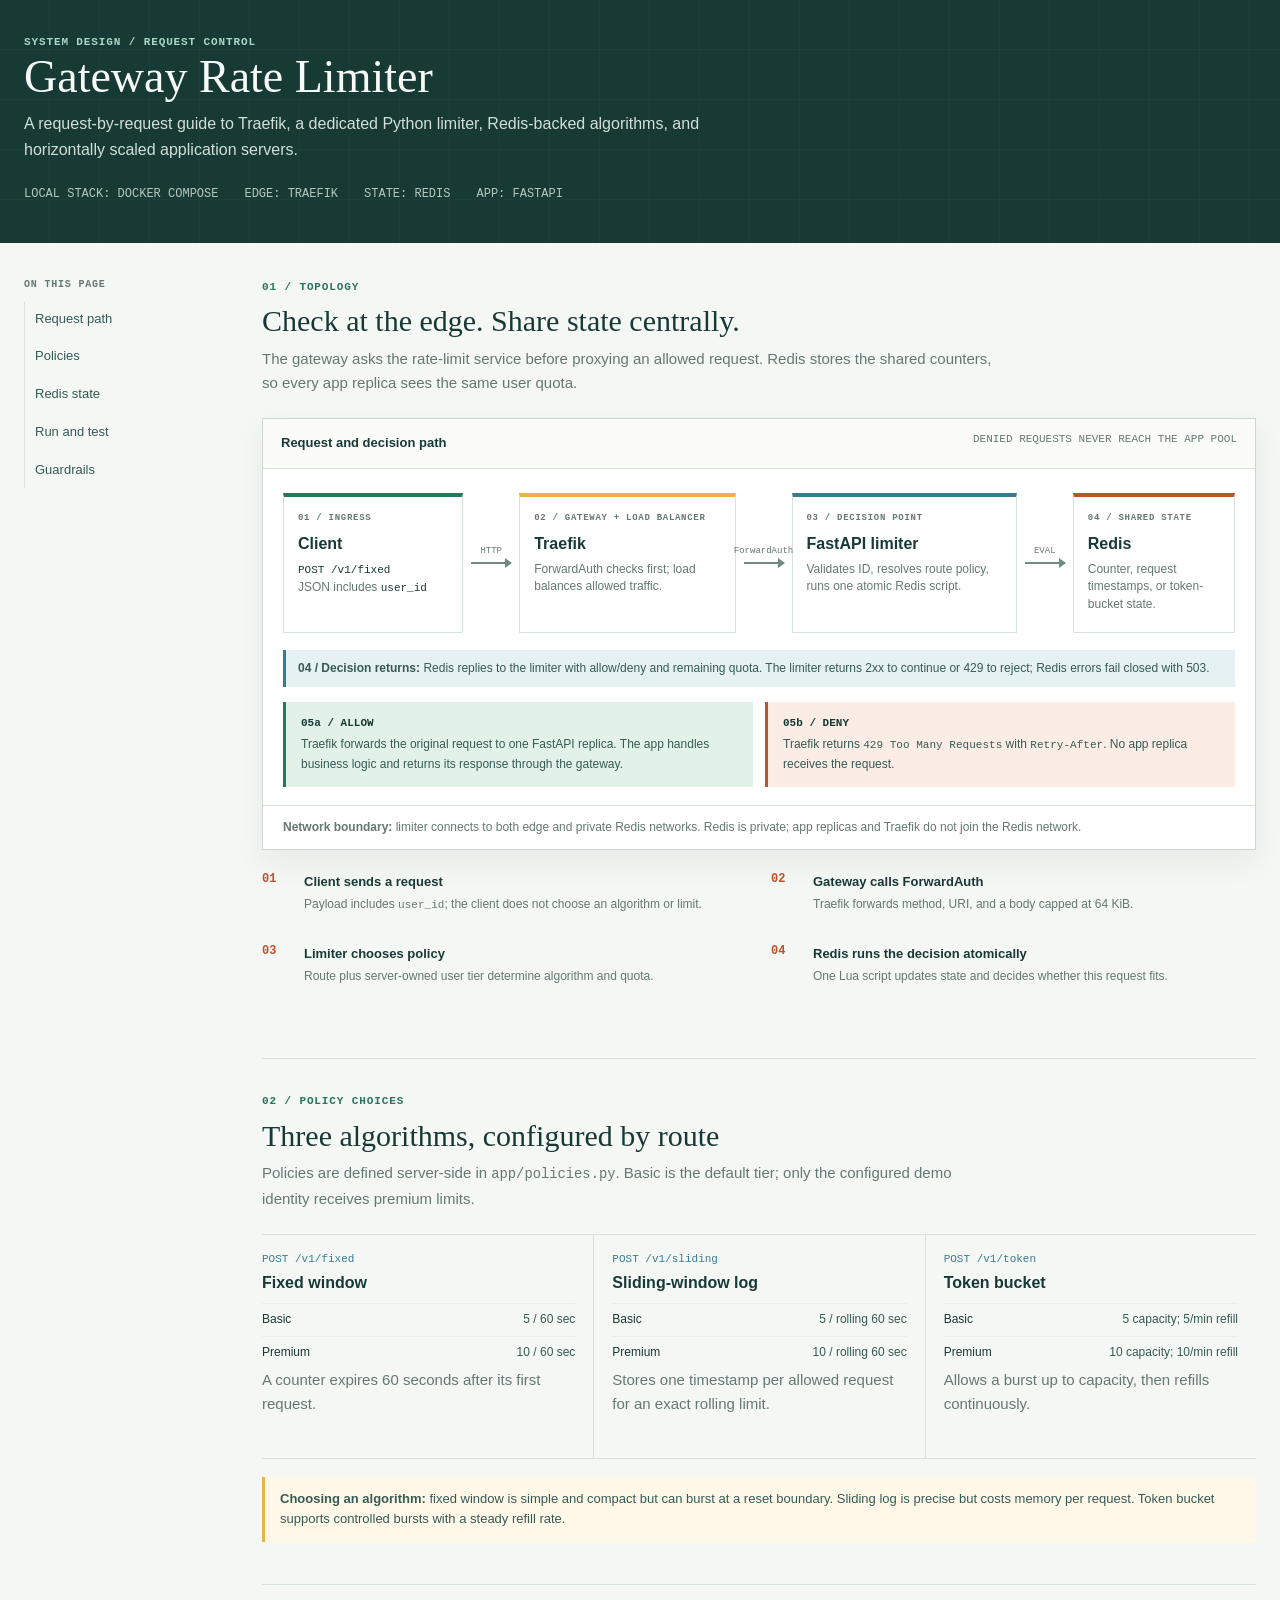
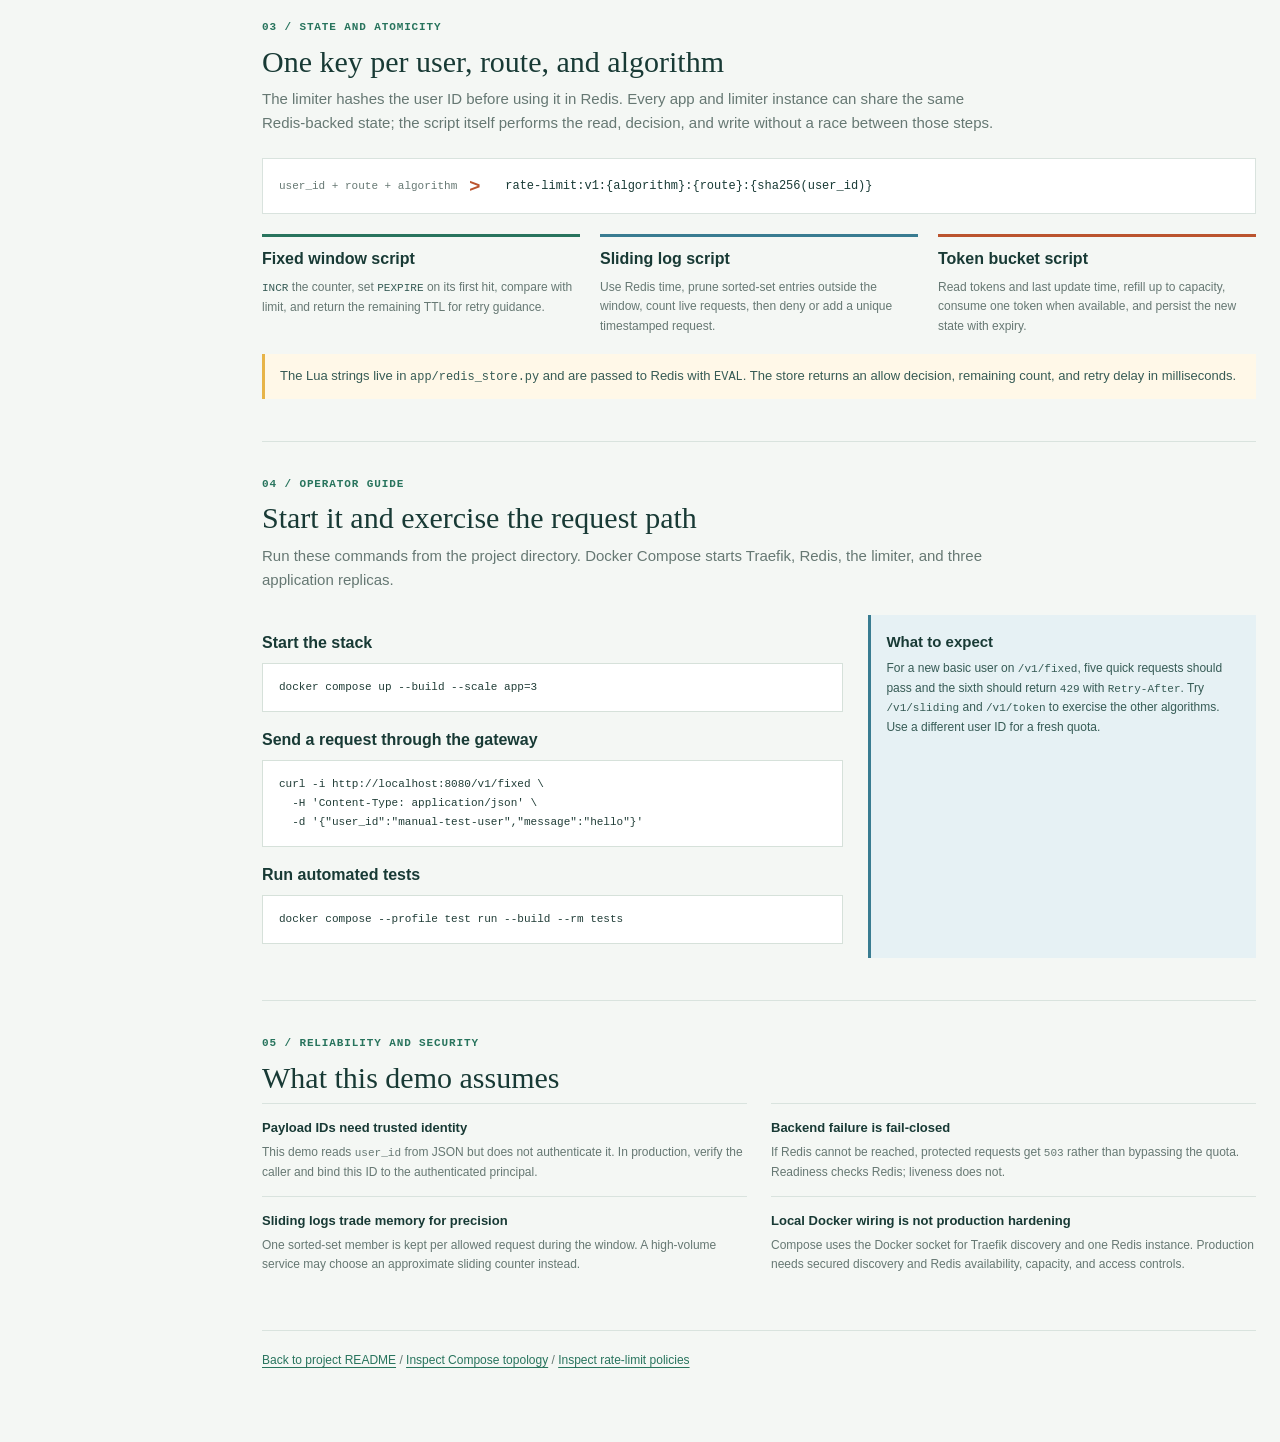
==== rate-limit/architecture.html @ b8e04569 "Add Redis-backed rate limiter demo" ====
<!doctype html>
<html lang="en">
<head>
  <meta charset="utf-8">
  <meta name="viewport" content="width=device-width, initial-scale=1">
  <meta name="description" content="Architecture and operating guide for a Redis-backed API rate limiter behind Traefik.">
  <title>Gateway Rate Limiter | Architecture Guide</title>
  <style>
    :root {
      color-scheme: light;
      --ink: #183a35;
      --ink-soft: #365b55;
      --muted: #667873;
      --paper: #f4f7f4;
      --white: #fff;
      --line: #d9e3de;
      --green: #28745d;
      --green-pale: #e3f2e9;
      --blue: #397c91;
      --blue-pale: #e6f1f4;
      --orange: #bb542e;
      --orange-pale: #fbede5;
      --yellow: #e7b448;
      --mono: "SFMono-Regular", Consolas, "Liberation Mono", monospace;
      --sans: "Avenir Next", Avenir, "Segoe UI", sans-serif;
      --serif: Iowan Old Style, "Palatino Linotype", "Book Antiqua", Georgia, serif;
    }

    * { box-sizing: border-box; }
    html { scroll-behavior: smooth; }
    body {
      margin: 0;
      background-color: var(--paper);
      background-image: radial-gradient(#bdcec5 0.7px, transparent 0.7px);
      background-size: 18px 18px;
      color: var(--ink);
      font-family: var(--sans);
      font-size: 15px;
      line-height: 1.6;
    }
    a { color: var(--green); text-underline-offset: 3px; }
    a:hover { color: var(--orange); }
    code, pre, .mono { font-family: var(--mono); }
    code { font-size: 0.92em; }

    .masthead {
      position: relative;
      overflow: hidden;
      background-color: var(--ink);
      background-image: linear-gradient(90deg, transparent 49px, #ffffff0b 50px),
        linear-gradient(transparent 49px, #ffffff0b 50px);
      background-size: 50px 50px;
      color: #f7faf7;
    }
    .masthead-inner, .page { width: min(1240px, calc(100% - 48px)); margin-inline: auto; }
    .masthead-inner { padding: 34px 0 38px; }
    .eyebrow, .section-kicker, .node-label {
      font-family: var(--mono);
      font-size: 11px;
      font-weight: 700;
      letter-spacing: 0.08em;
      text-transform: uppercase;
    }
    .eyebrow { color: #a9d8c4; }
    h1, h2, h3, p { margin-top: 0; }
    h1 {
      max-width: 760px;
      margin-bottom: 10px;
      font-family: var(--serif);
      font-size: 46px;
      font-weight: 500;
      line-height: 1.08;
    }
    .masthead p { max-width: 680px; margin-bottom: 0; color: #d2dfd9; font-size: 16px; }
    .masthead-meta { display: flex; flex-wrap: wrap; gap: 10px 26px; margin-top: 23px; color: #b4c7bf; font-family: var(--mono); font-size: 12px; }

    .page { display: grid; grid-template-columns: 190px minmax(0, 1fr); gap: 48px; padding: 36px 0 72px; }
    .rail { align-self: start; position: sticky; top: 22px; }
    .rail-title { margin-bottom: 12px; color: var(--muted); font: 700 10px var(--mono); letter-spacing: 0.08em; text-transform: uppercase; }
    .rail nav { display: grid; gap: 3px; border-left: 1px solid var(--line); }
    .rail a { padding: 7px 10px; color: var(--ink-soft); font-size: 13px; text-decoration: none; }
    .rail a:hover { border-left: 2px solid var(--orange); color: var(--orange); }
    main { min-width: 0; }
    section { scroll-margin-top: 24px; padding: 0 0 42px; }
    section + section { border-top: 1px solid var(--line); padding-top: 34px; }
    .section-kicker { margin-bottom: 8px; color: var(--green); }
    h2 { margin-bottom: 8px; font-family: var(--serif); font-size: 30px; font-weight: 500; line-height: 1.15; }
    h3 { margin-bottom: 8px; font-size: 16px; line-height: 1.3; }
    .section-intro { max-width: 740px; margin-bottom: 23px; color: var(--muted); }

    .diagram-shell { overflow: hidden; border: 1px solid #cbd8d1; background: var(--white); box-shadow: 0 12px 28px #193b3510; }
    .diagram-heading { display: flex; flex-wrap: wrap; justify-content: space-between; gap: 8px 20px; padding: 14px 18px; border-bottom: 1px solid var(--line); background: #fbfcfa; }
    .diagram-heading strong { font-size: 13px; }
    .diagram-heading span { color: var(--muted); font: 11px var(--mono); }
    .topology { display: grid; grid-template-columns: minmax(110px, 1fr) 40px minmax(150px, 1.2fr) 40px minmax(160px, 1.25fr) 40px minmax(110px, 0.9fr); align-items: center; gap: 8px; padding: 24px 20px 15px; }
    .node { min-height: 140px; padding: 14px; border: 1px solid var(--line); border-top: 4px solid var(--green); background: var(--white); }
    .node.gateway { border-top-color: var(--yellow); }
    .node.limiter { border-top-color: var(--blue); }
    .node.redis { border-top-color: var(--orange); }
    .node-label { display: block; margin-bottom: 9px; color: var(--muted); font-size: 9px; }
    .node h3 { margin-bottom: 6px; }
    .node p { margin-bottom: 0; color: var(--muted); font-size: 12px; line-height: 1.45; }
    .node code { color: var(--ink); font-size: 11px; overflow-wrap: anywhere; }
    .connector { position: relative; height: 2px; background: #6e8c82; }
    .connector::after { position: absolute; top: -4px; right: -1px; width: 0; height: 0; border-top: 5px solid transparent; border-bottom: 5px solid transparent; border-left: 7px solid #6e8c82; content: ""; }
    .connector span { position: absolute; bottom: 8px; left: 50%; width: 76px; color: var(--muted); font: 9px var(--mono); text-align: center; transform: translateX(-50%); }
    .decision-return { margin: 2px 20px 15px; padding: 9px 12px; border-left: 3px solid var(--blue); background: var(--blue-pale); color: var(--ink-soft); font-size: 12px; }
    .branches { display: grid; grid-template-columns: 1fr 1fr; gap: 12px; padding: 0 20px 18px; }
    .branch { padding: 13px 15px; border-left: 3px solid var(--green); background: var(--green-pale); }
    .branch.deny { border-color: var(--orange); background: var(--orange-pale); }
    .branch strong { display: block; margin-bottom: 3px; font-family: var(--mono); font-size: 11px; }
    .branch p { margin-bottom: 0; color: var(--ink-soft); font-size: 12px; }
    .network-note { padding: 12px 20px; border-top: 1px solid var(--line); color: var(--muted); font-size: 12px; }
    .steps { display: grid; grid-template-columns: repeat(2, minmax(0, 1fr)); gap: 0 24px; margin: 22px 0 0; padding: 0; list-style: none; counter-reset: request-step; }
    .steps li { position: relative; min-height: 72px; padding: 0 0 17px 42px; counter-increment: request-step; }
    .steps li::before { position: absolute; top: 0; left: 0; color: var(--orange); content: "0" counter(request-step); font: 700 12px var(--mono); }
    .steps strong { display: block; margin-bottom: 2px; font-size: 13px; }
    .steps span { display: block; color: var(--muted); font-size: 12px; }

    .policy-grid { display: grid; grid-template-columns: repeat(3, minmax(0, 1fr)); border-block: 1px solid var(--line); }
    .policy { padding: 18px 18px 19px 0; }
    .policy + .policy { padding-left: 18px; border-left: 1px solid var(--line); }
    .policy .route { color: var(--blue); font: 11px var(--mono); }
    .policy h3 { margin: 8px 0 10px; }
    .limit-line { display: flex; justify-content: space-between; gap: 8px; padding: 6px 0; border-top: 1px solid #e9eeeb; font-size: 12px; }
    .limit-line span:last-child { color: var(--ink-soft); text-align: right; }
    .algorithm-note { margin: 18px 0 0; padding: 12px 15px; border-left: 3px solid var(--yellow); background: #fff8e8; color: var(--ink-soft); font-size: 13px; }

    .key-flow { display: grid; grid-template-columns: auto 24px minmax(0, 1fr); align-items: center; gap: 12px; padding: 16px; border: 1px solid var(--line); background: var(--white); }
    .key-flow .input { color: var(--muted); font: 11px var(--mono); }
    .key-flow .key { color: var(--ink); font: 12px var(--mono); overflow-wrap: anywhere; }
    .key-flow .arrow { color: var(--orange); font: 700 19px var(--sans); }
    .script-grid { display: grid; grid-template-columns: repeat(3, minmax(0, 1fr)); gap: 20px; margin-top: 20px; }
    .script { padding-top: 12px; border-top: 3px solid var(--green); }
    .script:nth-child(2) { border-color: var(--blue); }
    .script:nth-child(3) { border-color: var(--orange); }
    .script p { margin-bottom: 0; color: var(--muted); font-size: 12px; }
    .script code { color: var(--ink-soft); }

    .run-grid { display: grid; grid-template-columns: minmax(0, 1.2fr) minmax(240px, 0.8fr); gap: 25px; }
    .run-grid h3 { margin-top: 18px; }
    pre { overflow-x: auto; margin: 9px 0 14px; padding: 14px 16px; border: 1px solid #d6e1da; background: #fff; color: #203d37; font-size: 12px; line-height: 1.6; }
    .response-note { padding: 15px; border-left: 3px solid var(--blue); background: var(--blue-pale); }
    .response-note strong { display: block; margin-bottom: 5px; }
    .response-note p { margin: 0; color: var(--ink-soft); font-size: 12px; }

    .guardrails { display: grid; grid-template-columns: repeat(2, minmax(0, 1fr)); gap: 0 24px; }
    .guardrail { padding: 14px 0; border-top: 1px solid var(--line); }
    .guardrail strong { display: block; margin-bottom: 4px; font-size: 13px; }
    .guardrail p { margin: 0; color: var(--muted); font-size: 12px; }
    .footer { padding-top: 20px; border-top: 1px solid var(--line); color: var(--muted); font-size: 12px; }

    @media (max-width: 900px) {
      .page { grid-template-columns: 1fr; gap: 24px; }
      .rail { position: static; }
      .rail nav { display: flex; flex-wrap: wrap; border-left: 0; border-bottom: 1px solid var(--line); }
      .rail a { padding: 7px 10px 9px 0; margin-right: 12px; }
      .topology { grid-template-columns: minmax(100px, 1fr) 28px minmax(130px, 1.2fr) 28px minmax(140px, 1.2fr); }
      .topology .redis { grid-column: 3 / 6; }
      .topology .connector.redis-link { display: none; }
    }
    @media (max-width: 620px) {
      .masthead-inner, .page { width: min(100% - 30px, 1240px); }
      .masthead-inner { padding: 26px 0 28px; }
      h1 { font-size: 36px; }
      .page { padding-top: 23px; }
      .topology { grid-template-columns: 1fr; gap: 8px; padding: 16px; }
      .node { min-height: 0; }
      .topology .connector, .topology .connector.redis-link { display: block; width: 2px; height: 20px; margin: 0 auto; }
      .topology .connector::after { top: auto; right: -4px; bottom: -1px; border: 5px solid transparent; border-top-color: #6e8c82; }
      .topology .connector span { bottom: auto; left: 12px; width: auto; text-align: left; transform: none; }
      .topology .redis { grid-column: auto; }
      .branches, .steps, .policy-grid, .script-grid, .run-grid, .guardrails { grid-template-columns: 1fr; }
      .branches { padding-inline: 16px; }
      .policy { padding: 16px 0; }
      .policy + .policy { padding-left: 0; border-top: 1px solid var(--line); border-left: 0; }
      .script-grid { gap: 15px; }
      .key-flow { grid-template-columns: 1fr; gap: 5px; }
      .key-flow .arrow { transform: rotate(90deg); transform-origin: left; }
      section { padding-bottom: 32px; }
      section + section { padding-top: 27px; }
    }
    @media (prefers-reduced-motion: reduce) {
      html { scroll-behavior: auto; }
    }
  </style>
</head>
<body>
  <header class="masthead">
    <div class="masthead-inner">
      <div class="eyebrow">System design / request control</div>
      <h1>Gateway Rate Limiter</h1>
      <p>A request-by-request guide to Traefik, a dedicated Python limiter, Redis-backed algorithms, and horizontally scaled application servers.</p>
      <div class="masthead-meta">
        <span>LOCAL STACK: DOCKER COMPOSE</span>
        <span>EDGE: TRAEFIK</span>
        <span>STATE: REDIS</span>
        <span>APP: FASTAPI</span>
      </div>
    </div>
  </header>

  <div class="page">
    <aside class="rail" aria-label="Page contents">
      <div class="rail-title">On this page</div>
      <nav>
        <a href="#request-path">Request path</a>
        <a href="#policies">Policies</a>
        <a href="#redis-state">Redis state</a>
        <a href="#run-test">Run and test</a>
        <a href="#guardrails">Guardrails</a>
      </nav>
    </aside>

    <main>
      <section id="request-path">
        <div class="section-kicker">01 / Topology</div>
        <h2>Check at the edge. Share state centrally.</h2>
        <p class="section-intro">The gateway asks the rate-limit service before proxying an allowed request. Redis stores the shared counters, so every app replica sees the same user quota.</p>

        <div class="diagram-shell" role="group" aria-label="Rate limiter architecture and request flow">
          <div class="diagram-heading">
            <strong>Request and decision path</strong>
            <span>DENIED REQUESTS NEVER REACH THE APP POOL</span>
          </div>
          <div class="topology">
            <article class="node client">
              <span class="node-label">01 / ingress</span>
              <h3>Client</h3>
              <p><code>POST /v1/fixed</code><br>JSON includes <code>user_id</code></p>
            </article>
            <div class="connector"><span>HTTP</span></div>
            <article class="node gateway">
              <span class="node-label">02 / gateway + load balancer</span>
              <h3>Traefik</h3>
              <p>ForwardAuth checks first; load balances allowed traffic.</p>
            </article>
            <div class="connector"><span>ForwardAuth</span></div>
            <article class="node limiter">
              <span class="node-label">03 / decision point</span>
              <h3>FastAPI limiter</h3>
              <p>Validates ID, resolves route policy, runs one atomic Redis script.</p>
            </article>
            <div class="connector redis-link"><span>EVAL</span></div>
            <article class="node redis">
              <span class="node-label">04 / shared state</span>
              <h3>Redis</h3>
              <p>Counter, request timestamps, or token-bucket state.</p>
            </article>
          </div>
          <div class="decision-return"><strong>04 / Decision returns:</strong> Redis replies to the limiter with allow/deny and remaining quota. The limiter returns 2xx to continue or 429 to reject; Redis errors fail closed with 503.</div>
          <div class="branches">
            <div class="branch">
              <strong>05a / ALLOW</strong>
              <p>Traefik forwards the original request to one FastAPI replica. The app handles business logic and returns its response through the gateway.</p>
            </div>
            <div class="branch deny">
              <strong>05b / DENY</strong>
              <p>Traefik returns <code>429 Too Many Requests</code> with <code>Retry-After</code>. No app replica receives the request.</p>
            </div>
          </div>
          <div class="network-note"><strong>Network boundary:</strong> limiter connects to both edge and private Redis networks. Redis is private; app replicas and Traefik do not join the Redis network.</div>
        </div>

        <ol class="steps">
          <li><strong>Client sends a request</strong><span>Payload includes <code>user_id</code>; the client does not choose an algorithm or limit.</span></li>
          <li><strong>Gateway calls ForwardAuth</strong><span>Traefik forwards method, URI, and a body capped at 64 KiB.</span></li>
          <li><strong>Limiter chooses policy</strong><span>Route plus server-owned user tier determine algorithm and quota.</span></li>
          <li><strong>Redis runs the decision atomically</strong><span>One Lua script updates state and decides whether this request fits.</span></li>
        </ol>
      </section>

      <section id="policies">
        <div class="section-kicker">02 / Policy choices</div>
        <h2>Three algorithms, configured by route</h2>
        <p class="section-intro">Policies are defined server-side in <code>app/policies.py</code>. Basic is the default tier; only the configured demo identity receives premium limits.</p>
        <div class="policy-grid">
          <article class="policy">
            <div class="route">POST /v1/fixed</div>
            <h3>Fixed window</h3>
            <div class="limit-line"><span>Basic</span><span>5 / 60 sec</span></div>
            <div class="limit-line"><span>Premium</span><span>10 / 60 sec</span></div>
            <p class="section-intro">A counter expires 60 seconds after its first request.</p>
          </article>
          <article class="policy">
            <div class="route">POST /v1/sliding</div>
            <h3>Sliding-window log</h3>
            <div class="limit-line"><span>Basic</span><span>5 / rolling 60 sec</span></div>
            <div class="limit-line"><span>Premium</span><span>10 / rolling 60 sec</span></div>
            <p class="section-intro">Stores one timestamp per allowed request for an exact rolling limit.</p>
          </article>
          <article class="policy">
            <div class="route">POST /v1/token</div>
            <h3>Token bucket</h3>
            <div class="limit-line"><span>Basic</span><span>5 capacity; 5/min refill</span></div>
            <div class="limit-line"><span>Premium</span><span>10 capacity; 10/min refill</span></div>
            <p class="section-intro">Allows a burst up to capacity, then refills continuously.</p>
          </article>
        </div>
        <p class="algorithm-note"><strong>Choosing an algorithm:</strong> fixed window is simple and compact but can burst at a reset boundary. Sliding log is precise but costs memory per request. Token bucket supports controlled bursts with a steady refill rate.</p>
      </section>

      <section id="redis-state">
        <div class="section-kicker">03 / State and atomicity</div>
        <h2>One key per user, route, and algorithm</h2>
        <p class="section-intro">The limiter hashes the user ID before using it in Redis. Every app and limiter instance can share the same Redis-backed state; the script itself performs the read, decision, and write without a race between those steps.</p>
        <div class="key-flow">
          <span class="input">user_id + route + algorithm</span>
          <span class="arrow" aria-hidden="true">&gt;</span>
          <code class="key">rate-limit:v1:{algorithm}:{route}:{sha256(user_id)}</code>
        </div>
        <div class="script-grid">
          <article class="script">
            <h3>Fixed window script</h3>
            <p><code>INCR</code> the counter, set <code>PEXPIRE</code> on its first hit, compare with limit, and return the remaining TTL for retry guidance.</p>
          </article>
          <article class="script">
            <h3>Sliding log script</h3>
            <p>Use Redis time, prune sorted-set entries outside the window, count live requests, then deny or add a unique timestamped request.</p>
          </article>
          <article class="script">
            <h3>Token bucket script</h3>
            <p>Read tokens and last update time, refill up to capacity, consume one token when available, and persist the new state with expiry.</p>
          </article>
        </div>
        <p class="algorithm-note">The Lua strings live in <code>app/redis_store.py</code> and are passed to Redis with <code>EVAL</code>. The store returns an allow decision, remaining count, and retry delay in milliseconds.</p>
      </section>

      <section id="run-test">
        <div class="section-kicker">04 / Operator guide</div>
        <h2>Start it and exercise the request path</h2>
        <p class="section-intro">Run these commands from the project directory. Docker Compose starts Traefik, Redis, the limiter, and three application replicas.</p>
        <div class="run-grid">
          <div>
            <h3>Start the stack</h3>
            <pre><code>docker compose up --build --scale app=3</code></pre>
            <h3>Send a request through the gateway</h3>
            <pre><code>curl -i http://localhost:8080/v1/fixed \
  -H 'Content-Type: application/json' \
  -d '{"user_id":"manual-test-user","message":"hello"}'</code></pre>
            <h3>Run automated tests</h3>
            <pre><code>docker compose --profile test run --build --rm tests</code></pre>
          </div>
          <aside class="response-note">
            <strong>What to expect</strong>
            <p>For a new basic user on <code>/v1/fixed</code>, five quick requests should pass and the sixth should return <code>429</code> with <code>Retry-After</code>. Try <code>/v1/sliding</code> and <code>/v1/token</code> to exercise the other algorithms. Use a different user ID for a fresh quota.</p>
          </aside>
        </div>
      </section>

      <section id="guardrails">
        <div class="section-kicker">05 / Reliability and security</div>
        <h2>What this demo assumes</h2>
        <div class="guardrails">
          <article class="guardrail">
            <strong>Payload IDs need trusted identity</strong>
            <p>This demo reads <code>user_id</code> from JSON but does not authenticate it. In production, verify the caller and bind this ID to the authenticated principal.</p>
          </article>
          <article class="guardrail">
            <strong>Backend failure is fail-closed</strong>
            <p>If Redis cannot be reached, protected requests get <code>503</code> rather than bypassing the quota. Readiness checks Redis; liveness does not.</p>
          </article>
          <article class="guardrail">
            <strong>Sliding logs trade memory for precision</strong>
            <p>One sorted-set member is kept per allowed request during the window. A high-volume service may choose an approximate sliding counter instead.</p>
          </article>
          <article class="guardrail">
            <strong>Local Docker wiring is not production hardening</strong>
            <p>Compose uses the Docker socket for Traefik discovery and one Redis instance. Production needs secured discovery and Redis availability, capacity, and access controls.</p>
          </article>
        </div>
      </section>

      <footer class="footer">
        <a href="README.md">Back to project README</a>
        <span> / </span>
        <a href="compose.yaml">Inspect Compose topology</a>
        <span> / </span>
        <a href="app/policies.py">Inspect rate-limit policies</a>
      </footer>
    </main>
  </div>
</body>
</html>
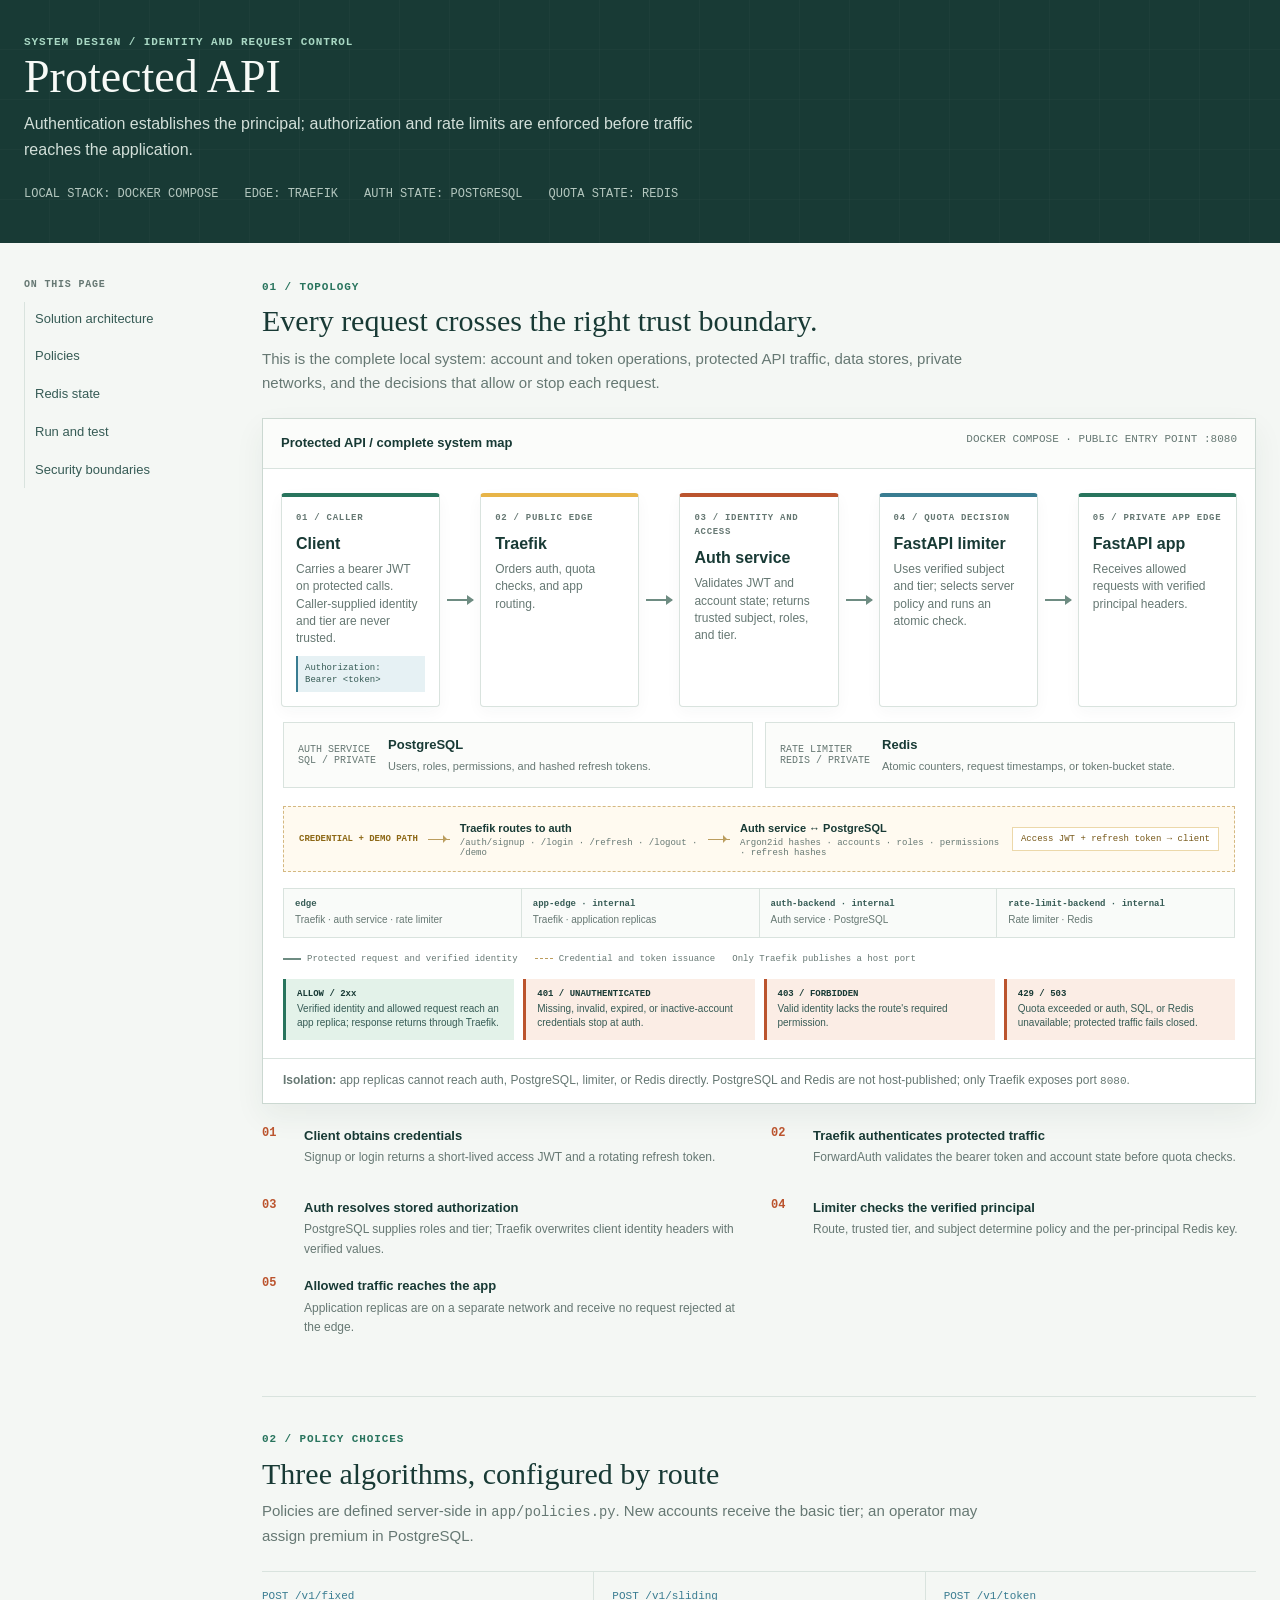
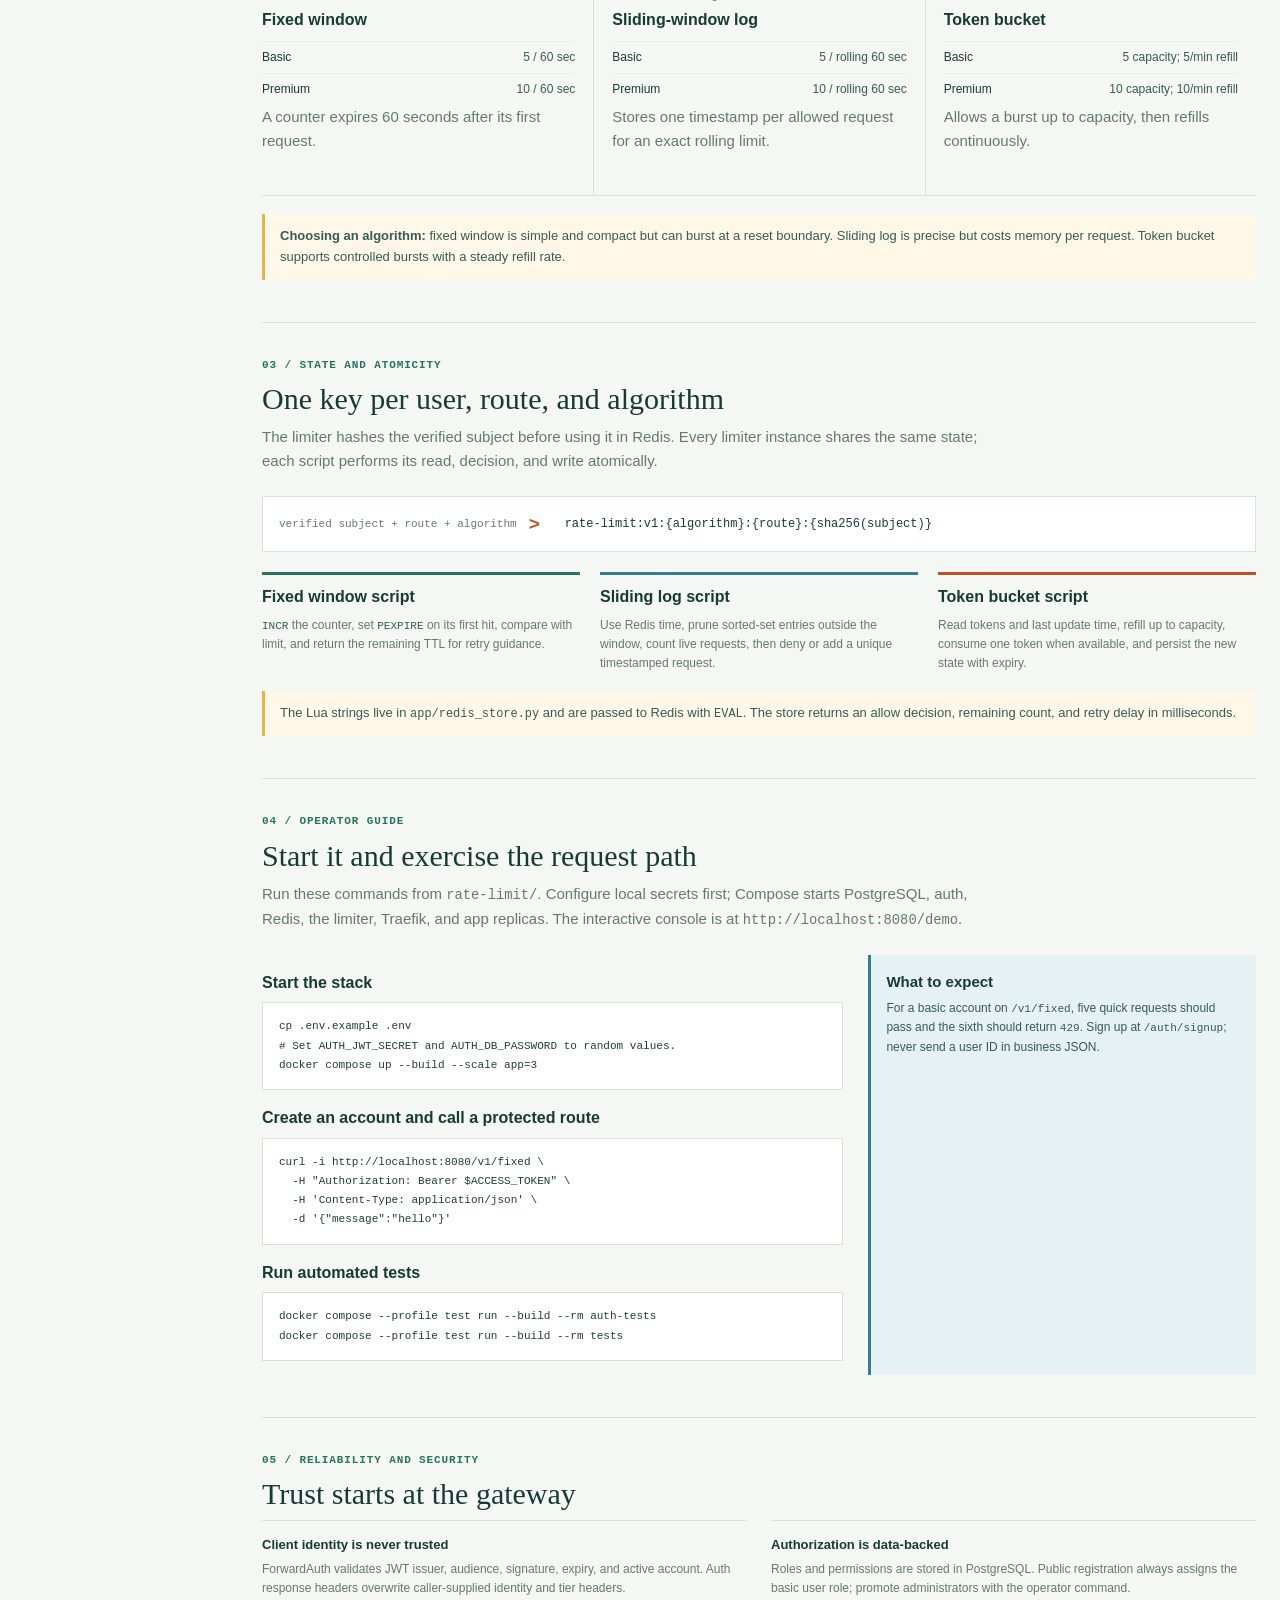
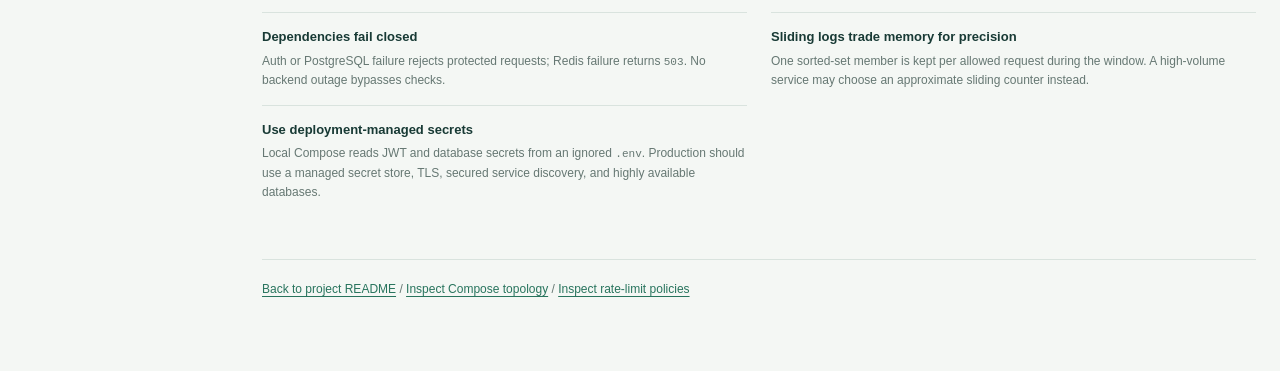
==== commit c14fc370: "Add authenticated API gateway and demo UI" ====
--- a/rate-limit/architecture.html
+++ b/rate-limit/architecture.html
@@ -3,8 +3,8 @@
 <head>
   <meta charset="utf-8">
   <meta name="viewport" content="width=device-width, initial-scale=1">
-  <meta name="description" content="Architecture and operating guide for a Redis-backed API rate limiter behind Traefik.">
-  <title>Gateway Rate Limiter | Architecture Guide</title>
+  <meta name="description" content="Architecture and operating guide for authentication, authorization, and rate limiting behind Traefik.">
+  <title>Protected API | Solution Architecture</title>
   <style>
     :root {
       color-scheme: light;
@@ -92,25 +92,54 @@
     .diagram-heading { display: flex; flex-wrap: wrap; justify-content: space-between; gap: 8px 20px; padding: 14px 18px; border-bottom: 1px solid var(--line); background: #fbfcfa; }
     .diagram-heading strong { font-size: 13px; }
     .diagram-heading span { color: var(--muted); font: 11px var(--mono); }
-    .topology { display: grid; grid-template-columns: minmax(110px, 1fr) 40px minmax(150px, 1.2fr) 40px minmax(160px, 1.25fr) 40px minmax(110px, 0.9fr); align-items: center; gap: 8px; padding: 24px 20px 15px; }
-    .node { min-height: 140px; padding: 14px; border: 1px solid var(--line); border-top: 4px solid var(--green); background: var(--white); }
+    .topology { display: grid; grid-template-columns: minmax(0, 1fr) 26px minmax(0, 1fr) 26px minmax(0, 1fr) 26px minmax(0, 1fr) 26px minmax(0, 1fr); align-items: stretch; gap: 7px; padding: 24px 18px 15px; }
+    .node { min-height: 140px; padding: 14px; border: 1px solid var(--line); border-top: 4px solid var(--green); border-radius: 4px; background: #fff; box-shadow: 0 5px 16px #193b3509; }
     .node.gateway { border-top-color: var(--yellow); }
+    .node.auth { border-top-color: var(--orange); }
     .node.limiter { border-top-color: var(--blue); }
     .node.redis { border-top-color: var(--orange); }
+    .node.app { border-top-color: var(--green); }
     .node-label { display: block; margin-bottom: 9px; color: var(--muted); font-size: 9px; }
     .node h3 { margin-bottom: 6px; }
     .node p { margin-bottom: 0; color: var(--muted); font-size: 12px; line-height: 1.45; }
     .node code { color: var(--ink); font-size: 11px; overflow-wrap: anywhere; }
+    .node .route-chip { display: block; margin-top: 8px; padding: 6px 7px; border-left: 2px solid var(--blue); background: var(--blue-pale); color: var(--ink-soft); font: 9px/1.35 var(--mono); overflow-wrap: anywhere; }
     .connector { position: relative; height: 2px; background: #6e8c82; }
+    .topology .connector { align-self: center; }
     .connector::after { position: absolute; top: -4px; right: -1px; width: 0; height: 0; border-top: 5px solid transparent; border-bottom: 5px solid transparent; border-left: 7px solid #6e8c82; content: ""; }
     .connector span { position: absolute; bottom: 8px; left: 50%; width: 76px; color: var(--muted); font: 9px var(--mono); text-align: center; transform: translateX(-50%); }
     .decision-return { margin: 2px 20px 15px; padding: 9px 12px; border-left: 3px solid var(--blue); background: var(--blue-pale); color: var(--ink-soft); font-size: 12px; }
-    .branches { display: grid; grid-template-columns: 1fr 1fr; gap: 12px; padding: 0 20px 18px; }
+    .branches { display: grid; grid-template-columns: repeat(3, minmax(0, 1fr)); gap: 12px; padding: 0 20px 18px; }
     .branch { padding: 13px 15px; border-left: 3px solid var(--green); background: var(--green-pale); }
     .branch.deny { border-color: var(--orange); background: var(--orange-pale); }
     .branch strong { display: block; margin-bottom: 3px; font-family: var(--mono); font-size: 11px; }
     .branch p { margin-bottom: 0; color: var(--ink-soft); font-size: 12px; }
+    .data-stores { display: grid; grid-template-columns: repeat(2, minmax(0, 1fr)); gap: 12px; padding: 0 20px 18px; }
+    .data-store { display: grid; grid-template-columns: auto minmax(0, 1fr); align-items: center; gap: 12px; padding: 12px 14px; border: 1px solid var(--line); background: #fbfcfa; }
+    .data-store .store-link { color: var(--muted); font: 10px var(--mono); }
+    .data-store strong { display: block; font-size: 13px; }
+    .data-store p { margin: 2px 0 0; color: var(--muted); font-size: 11px; }
     .network-note { padding: 12px 20px; border-top: 1px solid var(--line); color: var(--muted); font-size: 12px; }
+    .entry-flow { display: grid; grid-template-columns: auto 22px minmax(0, 1fr) 22px minmax(0, 1.1fr) auto; align-items: center; gap: 10px; margin: 0 20px 16px; padding: 13px 15px; border: 1px dashed #d4b881; background: #fffaf0; }
+    .entry-kicker { color: #8d6816; font: 700 9px var(--mono); text-transform: uppercase; }
+    .entry-node strong { display: block; font-size: 11px; }
+    .entry-node span { display: block; color: var(--muted); font: 9px var(--mono); overflow-wrap: anywhere; }
+    .entry-arrow { position: relative; height: 1px; background: #bb9d5e; }
+    .entry-arrow::after { position: absolute; top: -4px; right: -1px; border: 4px solid transparent; border-left-color: #bb9d5e; content: ""; }
+    .entry-return { padding: 6px 8px; border: 1px solid #ecd8aa; background: #fff; color: #765717; font: 9px var(--mono); }
+    .network-map { display: grid; grid-template-columns: repeat(4, minmax(0, 1fr)); gap: 1px; margin: 0 20px 16px; border: 1px solid var(--line); background: var(--line); }
+    .network-cell { min-width: 0; padding: 10px 11px; background: #f9fbf9; }
+    .network-cell strong { display: block; margin-bottom: 4px; color: var(--ink-soft); font: 700 9px var(--mono); }
+    .network-cell span { display: block; color: var(--muted); font-size: 10px; line-height: 1.4; }
+    .flow-legend { display: flex; flex-wrap: wrap; gap: 7px 17px; padding: 0 20px 15px; color: var(--muted); font: 9px var(--mono); }
+    .legend-item { display: inline-flex; align-items: center; gap: 6px; }
+    .legend-line { width: 18px; height: 2px; background: #6e8c82; }
+    .legend-line.secondary { height: 0; border-top: 1px dashed #bb9d5e; background: none; }
+    .system-branches { display: grid; grid-template-columns: repeat(4, minmax(0, 1fr)); gap: 9px; padding: 0 20px 18px; }
+    .system-branch { min-width: 0; padding: 10px 11px; border-left: 3px solid var(--green); background: var(--green-pale); }
+    .system-branch.deny { border-color: var(--orange); background: var(--orange-pale); }
+    .system-branch strong { display: block; margin-bottom: 3px; font: 700 9px var(--mono); }
+    .system-branch p { margin: 0; color: var(--ink-soft); font-size: 10px; line-height: 1.4; }
     .steps { display: grid; grid-template-columns: repeat(2, minmax(0, 1fr)); gap: 0 24px; margin: 22px 0 0; padding: 0; list-style: none; counter-reset: request-step; }
     .steps li { position: relative; min-height: 72px; padding: 0 0 17px 42px; counter-increment: request-step; }
     .steps li::before { position: absolute; top: 0; left: 0; color: var(--orange); content: "0" counter(request-step); font: 700 12px var(--mono); }
@@ -150,14 +179,18 @@
     .guardrail p { margin: 0; color: var(--muted); font-size: 12px; }
     .footer { padding-top: 20px; border-top: 1px solid var(--line); color: var(--muted); font-size: 12px; }
 
+    @media (min-width: 621px) {
+      .topology .connector span { display: none; }
+    }
     @media (max-width: 900px) {
       .page { grid-template-columns: 1fr; gap: 24px; }
       .rail { position: static; }
       .rail nav { display: flex; flex-wrap: wrap; border-left: 0; border-bottom: 1px solid var(--line); }
       .rail a { padding: 7px 10px 9px 0; margin-right: 12px; }
-      .topology { grid-template-columns: minmax(100px, 1fr) 28px minmax(130px, 1.2fr) 28px minmax(140px, 1.2fr); }
-      .topology .redis { grid-column: 3 / 6; }
-      .topology .connector.redis-link { display: none; }
+      .topology { grid-template-columns: minmax(0, 1fr) 18px minmax(0, 1fr) 18px minmax(0, 1fr) 18px minmax(0, 1fr) 18px minmax(0, 1fr); gap: 5px; padding-inline: 12px; }
+      .topology .node { padding: 10px; }
+      .topology .connector span { width: 55px; font-size: 8px; }
+      .network-map { grid-template-columns: repeat(2, minmax(0, 1fr)); }
     }
     @media (max-width: 620px) {
       .masthead-inner, .page { width: min(100% - 30px, 1240px); }
@@ -166,11 +199,20 @@
       .page { padding-top: 23px; }
       .topology { grid-template-columns: 1fr; gap: 8px; padding: 16px; }
       .node { min-height: 0; }
-      .topology .connector, .topology .connector.redis-link { display: block; width: 2px; height: 20px; margin: 0 auto; }
+      .topology .connector { display: block; width: 2px; height: 20px; margin: 0 auto; }
       .topology .connector::after { top: auto; right: -4px; bottom: -1px; border: 5px solid transparent; border-top-color: #6e8c82; }
       .topology .connector span { bottom: auto; left: 12px; width: auto; text-align: left; transform: none; }
-      .topology .redis { grid-column: auto; }
+      .entry-flow { grid-template-columns: 1fr; gap: 8px; margin-inline: 15px; }
+      .entry-arrow { width: 2px; height: 14px; margin-left: 12px; }
+      .entry-arrow::after { top: auto; right: -3px; bottom: -1px; border: 4px solid transparent; border-top-color: #bb9d5e; }
+      .network-map { grid-template-columns: 1fr 1fr; margin-inline: 15px; }
+      .system-branches { grid-template-columns: 1fr 1fr; padding-inline: 15px; }
+      .flow-legend { padding-inline: 15px; }
       .branches, .steps, .policy-grid, .script-grid, .run-grid, .guardrails { grid-template-columns: 1fr; }
+      .run-grid { grid-template-columns: minmax(0, 1fr); }
+      .run-grid > * { min-width: 0; }
+      .run-grid pre { max-width: 100%; }
+      .data-stores { grid-template-columns: 1fr; padding-inline: 16px; }
       .branches { padding-inline: 16px; }
       .policy { padding: 16px 0; }
       .policy + .policy { padding-left: 0; border-top: 1px solid var(--line); border-left: 0; }
@@ -188,14 +230,14 @@
 <body>
   <header class="masthead">
     <div class="masthead-inner">
-      <div class="eyebrow">System design / request control</div>
-      <h1>Gateway Rate Limiter</h1>
-      <p>A request-by-request guide to Traefik, a dedicated Python limiter, Redis-backed algorithms, and horizontally scaled application servers.</p>
+      <div class="eyebrow">System design / identity and request control</div>
+      <h1>Protected API</h1>
+      <p>Authentication establishes the principal; authorization and rate limits are enforced before traffic reaches the application.</p>
       <div class="masthead-meta">
         <span>LOCAL STACK: DOCKER COMPOSE</span>
         <span>EDGE: TRAEFIK</span>
-        <span>STATE: REDIS</span>
-        <span>APP: FASTAPI</span>
+        <span>AUTH STATE: POSTGRESQL</span>
+        <span>QUOTA STATE: REDIS</span>
       </div>
     </div>
   </header>
@@ -204,76 +246,120 @@
     <aside class="rail" aria-label="Page contents">
       <div class="rail-title">On this page</div>
       <nav>
-        <a href="#request-path">Request path</a>
+        <a href="#request-path">Solution architecture</a>
         <a href="#policies">Policies</a>
         <a href="#redis-state">Redis state</a>
         <a href="#run-test">Run and test</a>
-        <a href="#guardrails">Guardrails</a>
+        <a href="#guardrails">Security boundaries</a>
       </nav>
     </aside>
 
     <main>
       <section id="request-path">
         <div class="section-kicker">01 / Topology</div>
-        <h2>Check at the edge. Share state centrally.</h2>
-        <p class="section-intro">The gateway asks the rate-limit service before proxying an allowed request. Redis stores the shared counters, so every app replica sees the same user quota.</p>
-
-        <div class="diagram-shell" role="group" aria-label="Rate limiter architecture and request flow">
+        <h2>Every request crosses the right trust boundary.</h2>
+        <p class="section-intro">This is the complete local system: account and token operations, protected API traffic, data stores, private networks, and the decisions that allow or stop each request.</p>
+
+        <div class="diagram-shell" role="group" aria-label="Authentication, authorization, and rate limiter solution architecture">
           <div class="diagram-heading">
-            <strong>Request and decision path</strong>
-            <span>DENIED REQUESTS NEVER REACH THE APP POOL</span>
+            <strong>Protected API / complete system map</strong>
+            <span>DOCKER COMPOSE · PUBLIC ENTRY POINT :8080</span>
           </div>
           <div class="topology">
             <article class="node client">
-              <span class="node-label">01 / ingress</span>
+              <span class="node-label">01 / caller</span>
               <h3>Client</h3>
-              <p><code>POST /v1/fixed</code><br>JSON includes <code>user_id</code></p>
+              <p>Carries a bearer JWT on protected calls. Caller-supplied identity and tier are never trusted.</p>
+              <span class="route-chip data-route">Authorization: Bearer &lt;token&gt;</span>
             </article>
             <div class="connector"><span>HTTP</span></div>
             <article class="node gateway">
-              <span class="node-label">02 / gateway + load balancer</span>
+              <span class="node-label">02 / public edge</span>
               <h3>Traefik</h3>
-              <p>ForwardAuth checks first; load balances allowed traffic.</p>
+              <p>Orders auth, quota checks, and app routing.</p>
             </article>
             <div class="connector"><span>ForwardAuth</span></div>
+            <article class="node auth">
+              <span class="node-label">03 / identity and access</span>
+              <h3>Auth service</h3>
+              <p>Validates JWT and account state; returns trusted subject, roles, and tier.</p>
+            </article>
+            <div class="connector"><span>verified headers</span></div>
             <article class="node limiter">
-              <span class="node-label">03 / decision point</span>
+              <span class="node-label">04 / quota decision</span>
               <h3>FastAPI limiter</h3>
-              <p>Validates ID, resolves route policy, runs one atomic Redis script.</p>
-            </article>
-            <div class="connector redis-link"><span>EVAL</span></div>
-            <article class="node redis">
-              <span class="node-label">04 / shared state</span>
-              <h3>Redis</h3>
-              <p>Counter, request timestamps, or token-bucket state.</p>
-            </article>
-          </div>
-          <div class="decision-return"><strong>04 / Decision returns:</strong> Redis replies to the limiter with allow/deny and remaining quota. The limiter returns 2xx to continue or 429 to reject; Redis errors fail closed with 503.</div>
-          <div class="branches">
-            <div class="branch">
-              <strong>05a / ALLOW</strong>
-              <p>Traefik forwards the original request to one FastAPI replica. The app handles business logic and returns its response through the gateway.</p>
+              <p>Uses verified subject and tier; selects server policy and runs an atomic check.</p>
+            </article>
+            <div class="connector"><span>allow</span></div>
+            <article class="node app">
+              <span class="node-label">05 / private app edge</span>
+              <h3>FastAPI app</h3>
+              <p>Receives allowed requests with verified principal headers.</p>
+            </article>
+          </div>
+          <div class="data-stores">
+            <article class="data-store">
+              <span class="store-link">AUTH SERVICE<br>SQL / PRIVATE</span>
+              <div><strong>PostgreSQL</strong><p>Users, roles, permissions, and hashed refresh tokens.</p></div>
+            </article>
+            <article class="data-store">
+              <span class="store-link">RATE LIMITER<br>REDIS / PRIVATE</span>
+              <div><strong>Redis</strong><p>Atomic counters, request timestamps, or token-bucket state.</p></div>
+            </article>
+          </div>
+          <div class="entry-flow" aria-label="Credential and demo route from client through Traefik to auth service and PostgreSQL">
+            <span class="entry-kicker">Credential + demo path</span>
+            <div class="entry-arrow" aria-hidden="true"></div>
+            <div class="entry-node"><strong>Traefik routes to auth</strong><span>/auth/signup · /login · /refresh · /logout · /demo</span></div>
+            <div class="entry-arrow" aria-hidden="true"></div>
+            <div class="entry-node"><strong>Auth service ↔ PostgreSQL</strong><span>Argon2id hashes · accounts · roles · permissions · refresh hashes</span></div>
+            <span class="entry-return">Access JWT + refresh token → client</span>
+          </div>
+          <div class="network-map" aria-label="Exact Compose network membership">
+            <div class="network-cell"><strong>edge</strong><span>Traefik · auth service · rate limiter</span></div>
+            <div class="network-cell"><strong>app-edge · internal</strong><span>Traefik · application replicas</span></div>
+            <div class="network-cell"><strong>auth-backend · internal</strong><span>Auth service · PostgreSQL</span></div>
+            <div class="network-cell"><strong>rate-limit-backend · internal</strong><span>Rate limiter · Redis</span></div>
+          </div>
+          <div class="flow-legend">
+            <span class="legend-item"><i class="legend-line"></i>Protected request and verified identity</span>
+            <span class="legend-item"><i class="legend-line secondary"></i>Credential and token issuance</span>
+            <span class="legend-item">Only Traefik publishes a host port</span>
+          </div>
+          <div class="system-branches">
+            <div class="system-branch">
+              <strong>ALLOW / 2xx</strong>
+              <p>Verified identity and allowed request reach an app replica; response returns through Traefik.</p>
             </div>
-            <div class="branch deny">
-              <strong>05b / DENY</strong>
-              <p>Traefik returns <code>429 Too Many Requests</code> with <code>Retry-After</code>. No app replica receives the request.</p>
+            <div class="system-branch deny">
+              <strong>401 / UNAUTHENTICATED</strong>
+              <p>Missing, invalid, expired, or inactive-account credentials stop at auth.</p>
             </div>
-          </div>
-          <div class="network-note"><strong>Network boundary:</strong> limiter connects to both edge and private Redis networks. Redis is private; app replicas and Traefik do not join the Redis network.</div>
+            <div class="system-branch deny">
+              <strong>403 / FORBIDDEN</strong>
+              <p>Valid identity lacks the route's required permission.</p>
+            </div>
+            <div class="system-branch deny">
+              <strong>429 / 503</strong>
+              <p>Quota exceeded or auth, SQL, or Redis unavailable; protected traffic fails closed.</p>
+            </div>
+          </div>
+          <div class="network-note"><strong>Isolation:</strong> app replicas cannot reach auth, PostgreSQL, limiter, or Redis directly. PostgreSQL and Redis are not host-published; only Traefik exposes port <code>8080</code>.</div>
         </div>
 
         <ol class="steps">
-          <li><strong>Client sends a request</strong><span>Payload includes <code>user_id</code>; the client does not choose an algorithm or limit.</span></li>
-          <li><strong>Gateway calls ForwardAuth</strong><span>Traefik forwards method, URI, and a body capped at 64 KiB.</span></li>
-          <li><strong>Limiter chooses policy</strong><span>Route plus server-owned user tier determine algorithm and quota.</span></li>
-          <li><strong>Redis runs the decision atomically</strong><span>One Lua script updates state and decides whether this request fits.</span></li>
+          <li><strong>Client obtains credentials</strong><span>Signup or login returns a short-lived access JWT and a rotating refresh token.</span></li>
+          <li><strong>Traefik authenticates protected traffic</strong><span>ForwardAuth validates the bearer token and account state before quota checks.</span></li>
+          <li><strong>Auth resolves stored authorization</strong><span>PostgreSQL supplies roles and tier; Traefik overwrites client identity headers with verified values.</span></li>
+          <li><strong>Limiter checks the verified principal</strong><span>Route, trusted tier, and subject determine policy and the per-principal Redis key.</span></li>
+          <li><strong>Allowed traffic reaches the app</strong><span>Application replicas are on a separate network and receive no request rejected at the edge.</span></li>
         </ol>
       </section>
 
       <section id="policies">
         <div class="section-kicker">02 / Policy choices</div>
         <h2>Three algorithms, configured by route</h2>
-        <p class="section-intro">Policies are defined server-side in <code>app/policies.py</code>. Basic is the default tier; only the configured demo identity receives premium limits.</p>
+        <p class="section-intro">Policies are defined server-side in <code>app/policies.py</code>. New accounts receive the basic tier; an operator may assign premium in PostgreSQL.</p>
         <div class="policy-grid">
           <article class="policy">
             <div class="route">POST /v1/fixed</div>
@@ -303,11 +389,11 @@
       <section id="redis-state">
         <div class="section-kicker">03 / State and atomicity</div>
         <h2>One key per user, route, and algorithm</h2>
-        <p class="section-intro">The limiter hashes the user ID before using it in Redis. Every app and limiter instance can share the same Redis-backed state; the script itself performs the read, decision, and write without a race between those steps.</p>
+        <p class="section-intro">The limiter hashes the verified subject before using it in Redis. Every limiter instance shares the same state; each script performs its read, decision, and write atomically.</p>
         <div class="key-flow">
-          <span class="input">user_id + route + algorithm</span>
+          <span class="input">verified subject + route + algorithm</span>
           <span class="arrow" aria-hidden="true">&gt;</span>
-          <code class="key">rate-limit:v1:{algorithm}:{route}:{sha256(user_id)}</code>
+          <code class="key">rate-limit:v1:{algorithm}:{route}:{sha256(subject)}</code>
         </div>
         <div class="script-grid">
           <article class="script">
@@ -329,44 +415,52 @@
       <section id="run-test">
         <div class="section-kicker">04 / Operator guide</div>
         <h2>Start it and exercise the request path</h2>
-        <p class="section-intro">Run these commands from the project directory. Docker Compose starts Traefik, Redis, the limiter, and three application replicas.</p>
+        <p class="section-intro">Run these commands from <code>rate-limit/</code>. Configure local secrets first; Compose starts PostgreSQL, auth, Redis, the limiter, Traefik, and app replicas. The interactive console is at <code>http://localhost:8080/demo</code>.</p>
         <div class="run-grid">
           <div>
             <h3>Start the stack</h3>
-            <pre><code>docker compose up --build --scale app=3</code></pre>
-            <h3>Send a request through the gateway</h3>
+            <pre><code>cp .env.example .env
+# Set AUTH_JWT_SECRET and AUTH_DB_PASSWORD to random values.
+docker compose up --build --scale app=3</code></pre>
+            <h3>Create an account and call a protected route</h3>
             <pre><code>curl -i http://localhost:8080/v1/fixed \
+  -H "Authorization: Bearer $ACCESS_TOKEN" \
   -H 'Content-Type: application/json' \
-  -d '{"user_id":"manual-test-user","message":"hello"}'</code></pre>
+  -d '{"message":"hello"}'</code></pre>
             <h3>Run automated tests</h3>
-            <pre><code>docker compose --profile test run --build --rm tests</code></pre>
+            <pre><code>docker compose --profile test run --build --rm auth-tests
+docker compose --profile test run --build --rm tests</code></pre>
           </div>
           <aside class="response-note">
             <strong>What to expect</strong>
-            <p>For a new basic user on <code>/v1/fixed</code>, five quick requests should pass and the sixth should return <code>429</code> with <code>Retry-After</code>. Try <code>/v1/sliding</code> and <code>/v1/token</code> to exercise the other algorithms. Use a different user ID for a fresh quota.</p>
+            <p>For a basic account on <code>/v1/fixed</code>, five quick requests should pass and the sixth should return <code>429</code>. Sign up at <code>/auth/signup</code>; never send a user ID in business JSON.</p>
           </aside>
         </div>
       </section>
 
       <section id="guardrails">
         <div class="section-kicker">05 / Reliability and security</div>
-        <h2>What this demo assumes</h2>
+        <h2>Trust starts at the gateway</h2>
         <div class="guardrails">
           <article class="guardrail">
-            <strong>Payload IDs need trusted identity</strong>
-            <p>This demo reads <code>user_id</code> from JSON but does not authenticate it. In production, verify the caller and bind this ID to the authenticated principal.</p>
+            <strong>Client identity is never trusted</strong>
+            <p>ForwardAuth validates JWT issuer, audience, signature, expiry, and active account. Auth response headers overwrite caller-supplied identity and tier headers.</p>
           </article>
           <article class="guardrail">
-            <strong>Backend failure is fail-closed</strong>
-            <p>If Redis cannot be reached, protected requests get <code>503</code> rather than bypassing the quota. Readiness checks Redis; liveness does not.</p>
+            <strong>Authorization is data-backed</strong>
+            <p>Roles and permissions are stored in PostgreSQL. Public registration always assigns the basic user role; promote administrators with the operator command.</p>
+          </article>
+          <article class="guardrail">
+            <strong>Dependencies fail closed</strong>
+            <p>Auth or PostgreSQL failure rejects protected requests; Redis failure returns <code>503</code>. No backend outage bypasses checks.</p>
           </article>
           <article class="guardrail">
             <strong>Sliding logs trade memory for precision</strong>
             <p>One sorted-set member is kept per allowed request during the window. A high-volume service may choose an approximate sliding counter instead.</p>
           </article>
           <article class="guardrail">
-            <strong>Local Docker wiring is not production hardening</strong>
-            <p>Compose uses the Docker socket for Traefik discovery and one Redis instance. Production needs secured discovery and Redis availability, capacity, and access controls.</p>
+            <strong>Use deployment-managed secrets</strong>
+            <p>Local Compose reads JWT and database secrets from an ignored <code>.env</code>. Production should use a managed secret store, TLS, secured service discovery, and highly available databases.</p>
           </article>
         </div>
       </section>
